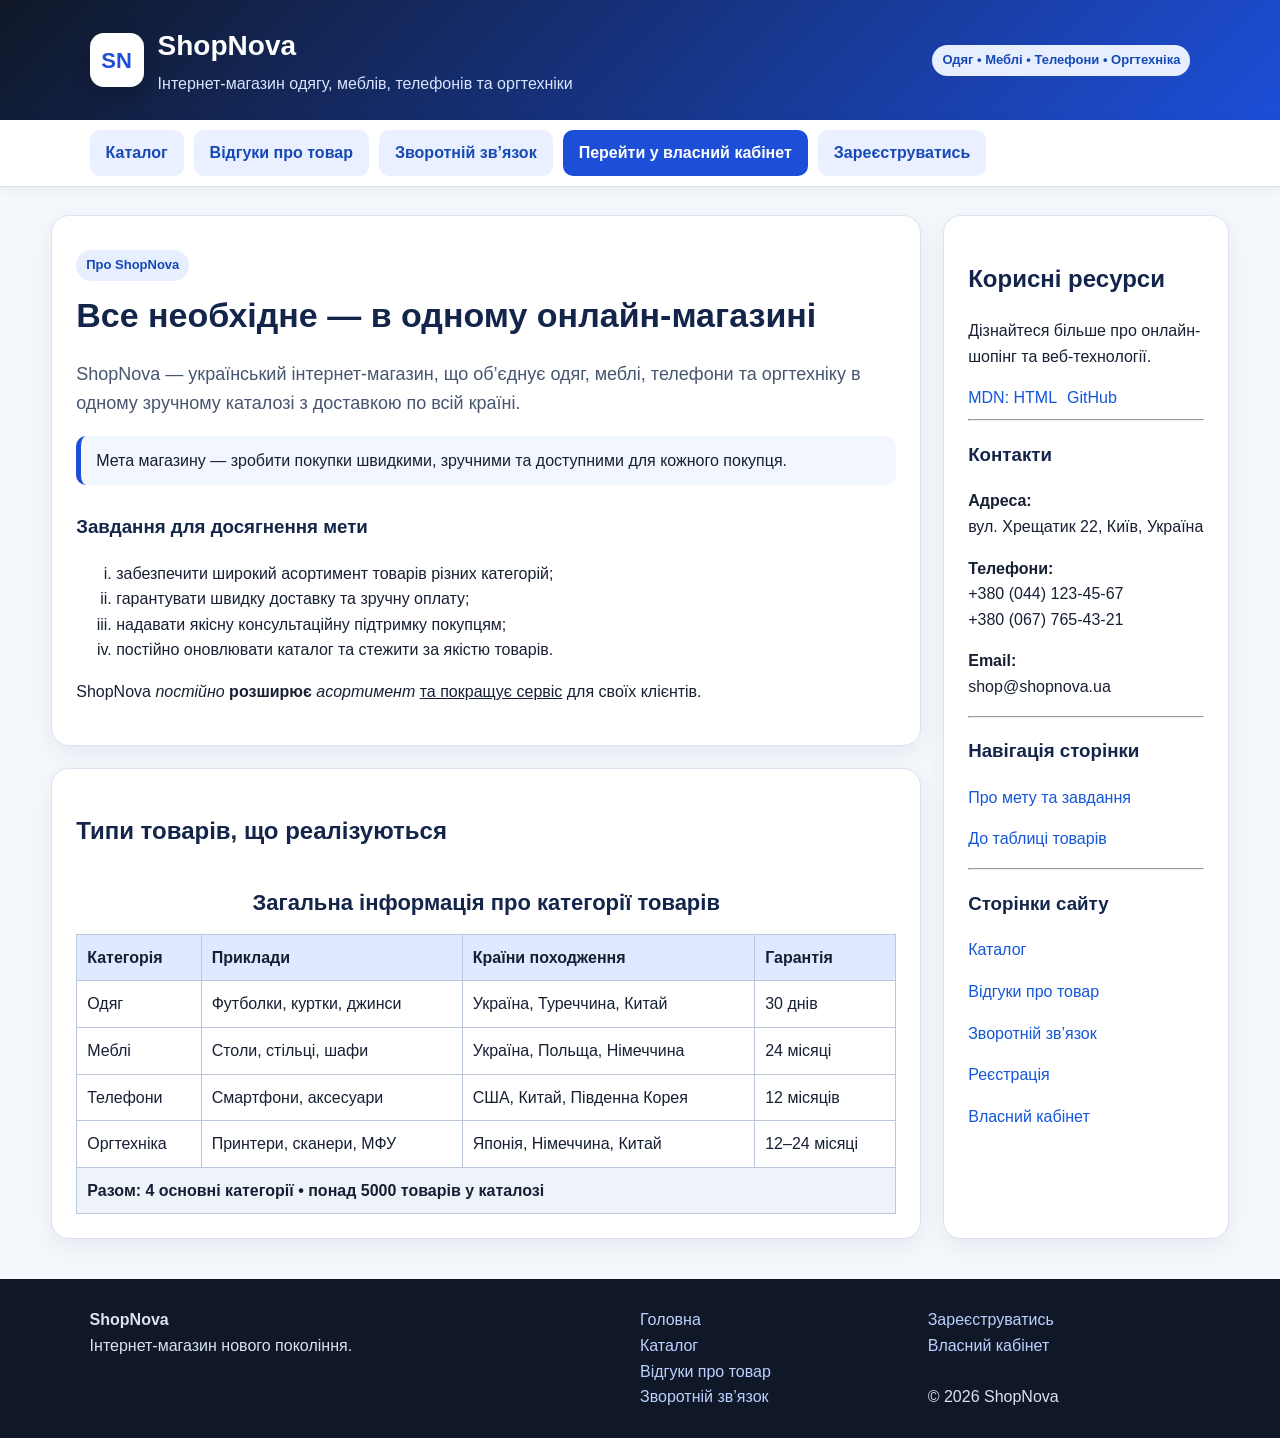
==== index.html @ 1eb60982 "Add files via upload" ====
<!DOCTYPE html>
<html lang="uk">
<head>
    <meta charset="UTF-8">
    <meta name="viewport" content="width=device-width, initial-scale=1.0">
    <title>ShopNova — Інтернет-магазин</title>
    <link rel="stylesheet" href="style.css">
</head>
<body>

    <header>
        <div class="brand">
            <div class="logo" aria-label="Логотип ShopNova">SN</div>
            <div>
                <h1>ShopNova</h1>
                <p>Інтернет-магазин одягу, меблів, телефонів та оргтехніки</p>
            </div>
        </div>
        <span class="pill">Одяг • Меблі • Телефони • Оргтехніка</span>
    </header>

    <nav aria-label="Головне меню">
        <a href="catalog.html">Каталог</a>
        <a href="reviews.html">Відгуки про товар</a>
        <a href="feedback.html">Зворотній зв’язок</a>
        <a class="btn primary" href="cabinet.html">Перейти у власний кабінет</a>
        <a class="btn" href="register.html">Зареєструватись</a>
    </nav>

    <main>
        <div>
            <article id="goal">
                <section class="hero">
                    <span class="pill">Про ShopNova</span>
                    <h2>Все необхідне — в одному онлайн-магазині</h2>
                    <p class="lead">
                        ShopNova — український інтернет-магазин, що об’єднує
                        одяг, меблі, телефони та оргтехніку в одному зручному
                        каталозі з доставкою по всій країні.
                    </p>
                    <div class="note">
                        Мета магазину — зробити покупки швидкими, зручними
                        та доступними для кожного покупця.
                    </div>
                </section>

                <h3>Завдання для досягнення мети</h3>
                <ol type="i">
                    <li>забезпечити широкий асортимент товарів різних категорій;</li>
                    <li>гарантувати швидку доставку та зручну оплату;</li>
                    <li>надавати якісну консультаційну підтримку покупцям;</li>
                    <li>постійно оновлювати каталог та стежити за якістю товарів.</li>
                </ol>

                <p>
                    <span>ShopNova</span>
                    <i>постійно</i>
                    <b>розширює</b>
                    <em>асортимент</em>
                    <u>та покращує сервіс</u>
                    для своїх клієнтів.
                </p>
            </article>

            <article id="types" style="margin-top: 22px">
                <h2>Типи товарів, що реалізуються</h2>
                <div class="table-wrap">
                    <table class="founders">
                        <caption>Загальна інформація про категорії товарів</caption>
                        <thead>
                            <tr>
                                <th>Категорія</th>
                                <th>Приклади</th>
                                <th>Країни походження</th>
                                <th>Гарантія</th>
                            </tr>
                        </thead>
                        <tbody>
                            <tr>
                                <td>Одяг</td>
                                <td>Футболки, куртки, джинси</td>
                                <td>Україна, Туреччина, Китай</td>
                                <td>30 днів</td>
                            </tr>
                            <tr>
                                <td>Меблі</td>
                                <td>Столи, стільці, шафи</td>
                                <td>Україна, Польща, Німеччина</td>
                                <td>24 місяці</td>
                            </tr>
                            <tr>
                                <td>Телефони</td>
                                <td>Смартфони, аксесуари</td>
                                <td>США, Китай, Південна Корея</td>
                                <td>12 місяців</td>
                            </tr>
                            <tr>
                                <td>Оргтехніка</td>
                                <td>Принтери, сканери, МФУ</td>
                                <td>Японія, Німеччина, Китай</td>
                                <td>12–24 місяці</td>
                            </tr>
                        </tbody>
                        <tfoot>
                            <tr>
                                <td colspan="4">
                                    Разом: 4 основні категорії • понад 5000 товарів у каталозі
                                </td>
                            </tr>
                        </tfoot>
                    </table>
                </div>
            </article>
        </div>

        <aside>
            <h2>Корисні ресурси</h2>
            <p>Дізнайтеся більше про онлайн-шопінг та веб-технології.</p>
            <div class="links">
                <a href="https://developer.mozilla.org/uk/docs/Web/HTML" target="_blank" rel="noopener noreferrer">MDN: HTML</a>
                <a href="https://github.com/Drinoar/frontendlab1" target="_blank" rel="noopener noreferrer">GitHub</a>
            </div>
            <hr>
            <h3>Контакти</h3>
            <p><b>Адреса:</b><br>вул. Хрещатик 22, Київ, Україна</p>
            <p><b>Телефони:</b><br>+380 (044) 123-45-67<br>+380 (067) 765-43-21</p>
            <p><b>Email:</b><br>shop@shopnova.ua</p>
            <hr>
            <h3>Навігація сторінки</h3>
            <p><a href="#goal">Про мету та завдання</a></p>
            <p><a href="#types">До таблиці товарів</a></p>
            <hr>
            <h3>Сторінки сайту</h3>
            <p><a href="catalog.html">Каталог</a></p>
            <p><a href="reviews.html">Відгуки про товар</a></p>
            <p><a href="feedback.html">Зворотній зв’язок</a></p>
            <p><a href="register.html">Реєстрація</a></p>
            <p><a href="cabinet.html">Власний кабінет</a></p>
        </aside>
    </main>

    <footer>
        <div class="footer-grid">
            <div>
                <strong>ShopNova</strong><br>
                Інтернет-магазин нового покоління.
            </div>
            <div>
                <a href="index.html">Головна</a><br>
                <a href="catalog.html">Каталог</a><br>
                <a href="reviews.html">Відгуки про товар</a><br>
                <a href="feedback.html">Зворотній зв’язок</a>
            </div>
            <div>
                <a href="register.html">Зареєструватись</a><br>
                <a href="cabinet.html">Власний кабінет</a><br><br>
                © 2026 ShopNova
            </div>
        </div>
    </footer>

</body>
</html>
---- style.css ----
* {
    box-sizing: border-box;
}

html {
    scroll-behavior: smooth;
}

body {
    margin: 0;
    font-family: Arial, Helvetica, sans-serif;
    background: #f4f7fb;
    color: #172033;
    line-height: 1.6;
}

a {
    color: #1456d9;
    text-decoration: none;
}

    a:hover {
        text-decoration: underline;
    }




header {
    background: linear-gradient(135deg, #101828, #1d4ed8);
    color: #fff;
    padding: 24px 7%;
    display: flex;
    justify-content: space-between;
    align-items: center;
    gap: 20px;
    flex-wrap: wrap;
}

.brand {
    display: flex;
    align-items: center;
    gap: 14px;
}

.logo {
    width: 54px;
    height: 54px;
    border-radius: 14px;
    background: #fff;
    color: #1d4ed8;
    display: grid;
    place-items: center;
    font-weight: 800;
    font-size: 22px;
    box-shadow: 0 6px 20px rgba(0, 0, 0, .2);
}

header h1 {
    margin: 0;
    font-size: 28px;
}

header p {
    margin: 2px 0 0;
    color: #d9e5ff;
}




nav {
    background: #fff;
    border-bottom: 1px solid #dbe3ef;
    padding: 10px 7%;
    display: flex;
    gap: 10px;
    flex-wrap: wrap;
    position: sticky;
    top: 0;
    z-index: 10;
    box-shadow: 0 2px 10px rgba(23, 32, 51, .06);
}

    nav a,
    .btn {
        display: inline-block;
        padding: 10px 16px;
        border-radius: 10px;
        background: #eaf0ff;
        color: #1649b6;
        font-weight: 700;
    }

        nav a:hover,
        .btn:hover {
            background: #dbe7ff;
            text-decoration: none;
        }



        .btn.primary {
            background: #1d4ed8;
            color: #fff;
        }


            .btn.primary:hover {
                background: #1d4ed8;
                color: #fff;
                text-decoration: none;
            }

main {
    width: min(1180px, 92%);
    margin: 28px auto;
    display: grid;
    grid-template-columns: 2fr 1fr;
    gap: 22px;
}

.full {
    grid-template-columns: 1fr;
}

article,
aside,
.card,
.project {
    background: #fff;
    border: 1px solid #dbe3ef;
    border-radius: 18px;
    box-shadow: 0 8px 25px rgba(20, 40, 80, .06);
}

article,
aside {
    padding: 24px;
}

h2,
h3 {
    color: #13254a;
}




.hero {
    padding: 10px 0 8px;
}

    .hero h2 {
        font-size: 34px;
        margin: .2em 0;
    }

    .hero .lead {
        font-size: 18px;
        color: #46566f;
    }

.pill {
    display: inline-block;
    background: #e7efff;
    color: #1649b6;
    padding: 5px 10px;
    border-radius: 999px;
    font-size: 13px;
    font-weight: 700;
}




ul {
    padding-left: 22px;
}




.links {
    display: flex;
    gap: 10px;
    flex-wrap: wrap;
    margin-top: 16px;
}




.project-grid {
    display: grid;
    grid-template-columns: repeat(auto-fit, minmax(280px, 1fr));
    gap: 18px;
}

.project {
    overflow: hidden;
}

    .project img {
        width: 100%;
        height: 180px;
        object-fit: cover;
        display: block;
    }

    .project .content {
        padding: 18px;
    }

    .project ul {
        margin-bottom: 0;
    }

    .project .country {
        color: #64748b;
        font-weight: 700;
    }



form {
    display: grid;
    gap: 18px;
}

fieldset {
    border: 1px solid #aebbd0;
    border-radius: 14px;
    padding: 20px;
}

legend {
    padding: 0 10px;
    font-weight: 800;
    color: #163f91;
}

label {
    font-weight: 700;
    display: block;
    margin-bottom: 6px;
}

.field input,
.field select,
.field textarea {
    width: 100%;
    border: 1px solid #b7c3d5;
    border-radius: 10px;
    padding: 11px;
    font: inherit;
    background: #fff;
}

.field textarea {
    width: 100%;
    min-width: 100%;
    max-width: 100%;
    height: 170px;
    min-height: 120px;
    max-height: 170px;
    resize: vertical;
}

.grid2 {
    display: grid;
    grid-template-columns: 1fr 1fr;
    gap: 16px;
}

.check-list {
    display: grid;
    gap: 8px;
}

    .check-list label {
        font-weight: 400;
        margin: 0;
    }

.actions {
    display: flex;
    gap: 12px;
    flex-wrap: wrap;
}




.table-wrap {
    overflow: auto;
}

.founders {
    width: 100%;
    border-collapse: collapse;
    min-width: 820px;
}

    .founders caption {
        caption-side: top;
        font-size: 22px;
        font-weight: 800;
        padding: 14px;
        color: #13254a;
    }

    .founders th,
    .founders td {
        border: 1px solid #bcc8d8;
        padding: 10px;
        text-align: left;
    }

    .founders thead th {
        background: #dfe9ff;
    }

    .founders tfoot td {
        background: #eef3fa;
        font-weight: 700;
    }

.merge-h {
    background: #f4edff;
}

.merge-v {
    background: #fff5db;
}



.note {
    border-left: 5px solid #1d4ed8;
    padding: 12px 15px;
    background: #f2f6ff;
    border-radius: 10px;
}

.muted {
    color: #64748b;
}




footer {
    margin-top: 40px;
    background: #101828;
    color: #d8e2f2;
    padding: 28px 7%;
}

.footer-grid {
    display: grid;
    grid-template-columns: 2fr 1fr 1fr;
    gap: 25px;
}

footer a {
    color: #bcd0ff;
}




.review-grid {
    display: grid;
    grid-template-columns: repeat(auto-fit, minmax(260px, 1fr));
    gap: 18px;
}

.review {
    padding: 20px;
    border: 1px solid #dbe3ef;
    border-radius: 16px;
    background: #f8faff;
}

    .review .stars {
        letter-spacing: 2px;
        color: #e1a500;
        font-size: 18px;
    }




.profile-card {
    display: grid;
    grid-template-columns: 120px 1fr;
    gap: 24px;
    align-items: center;
}

.avatar {
    width: 110px;
    height: 110px;
    border-radius: 50%;
    background: #e7efff;
    color: #1649b6;
    display: grid;
    place-items: center;
    font-size: 34px;
    font-weight: 800;
}




.account-box {
    display: grid;
    grid-template-columns: repeat(auto-fit, minmax(220px, 1fr));
    gap: 16px;
    margin-top: 20px;
}

.stat {
    padding: 18px;
    border-radius: 14px;
    background: #f2f6ff;
    border: 1px solid #dbe3ef;
}

    .stat strong {
        display: block;
        font-size: 26px;
        color: #163f91;
    }



.register-note {
    padding: 14px 16px;
    background: #f7f3ff;
    border-left: 5px solid #7c3aed;
    border-radius: 10px;
}




.active-page {
    display: none !important;
}



@media (max-width: 800px) {

    main {
        grid-template-columns: 1fr;
    }

    .grid2,
    .footer-grid {
        grid-template-columns: 1fr;
    }

    header {
        padding: 20px 4%;
    }

    nav {
        padding: 10px 4%;
    }
}

@media (max-width: 650px) {

    .profile-card {
        grid-template-columns: 1fr;
    }
}
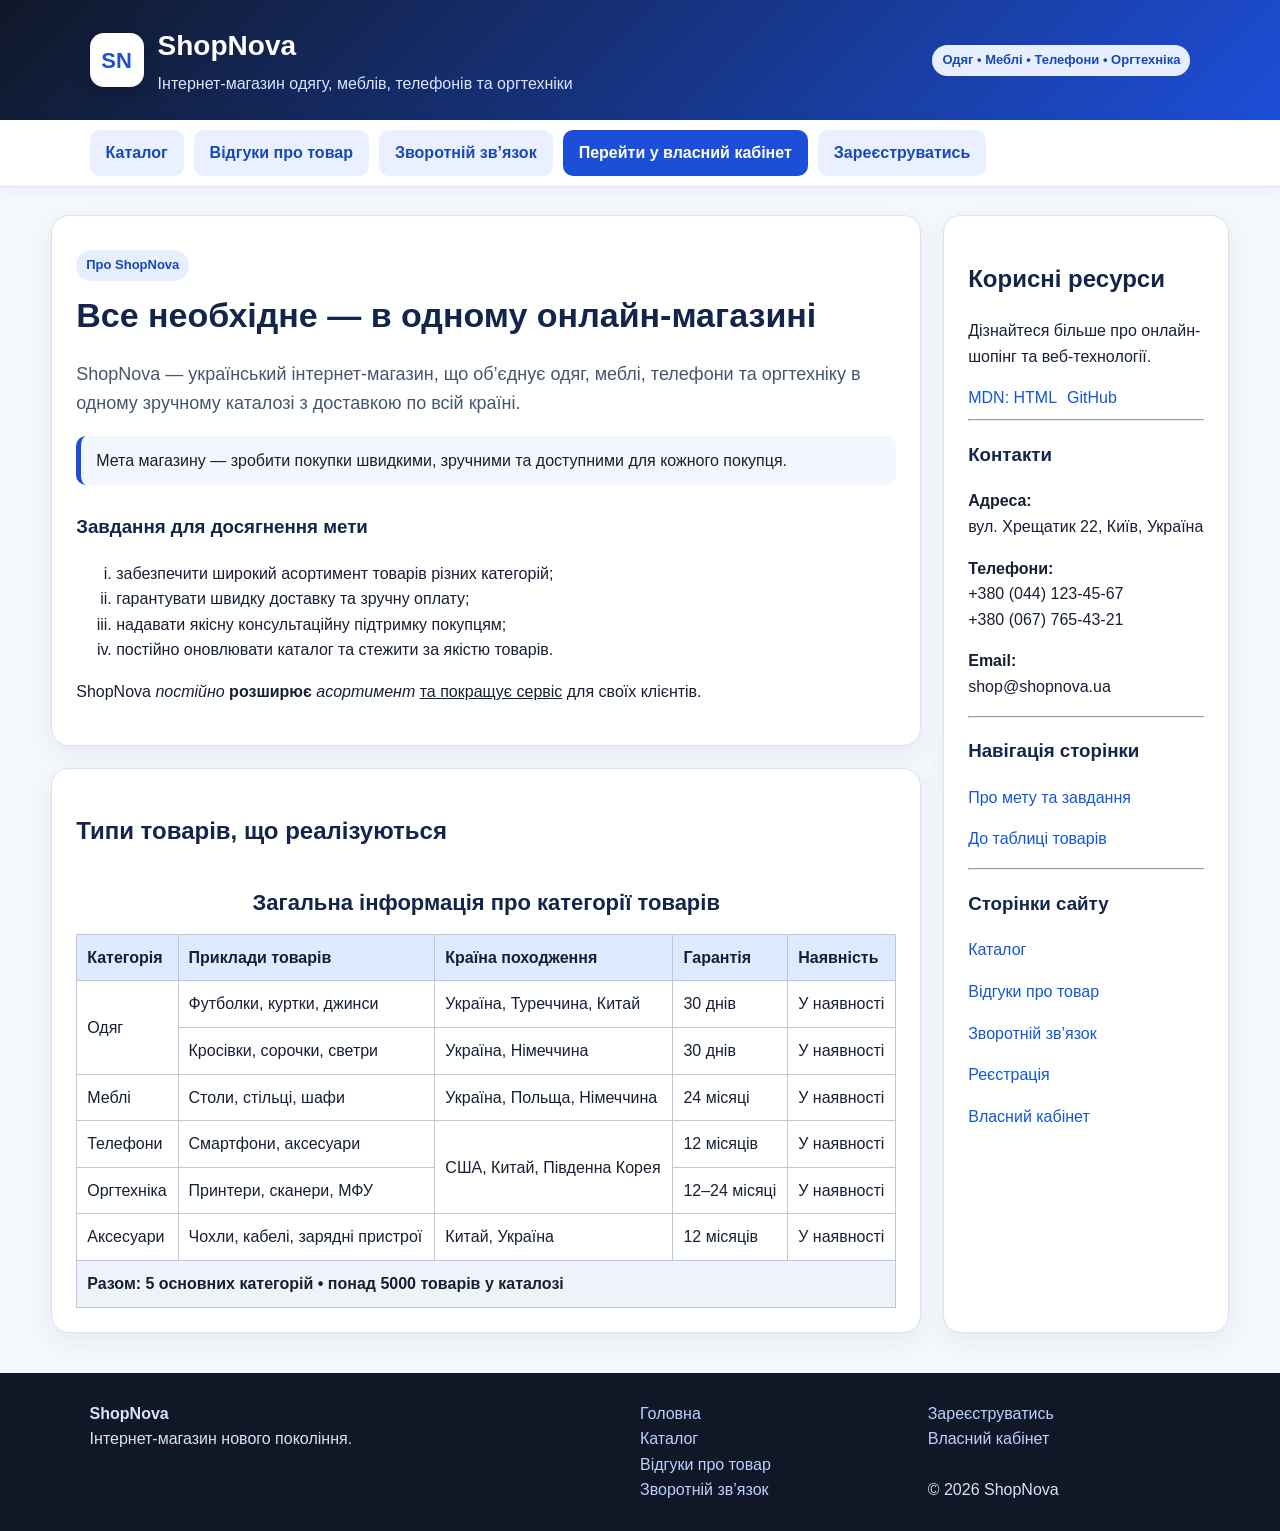
==== commit a37939a9: "Update index.html" ====
--- a/index.html
+++ b/index.html
@@ -66,49 +66,74 @@
                 <h2>Типи товарів, що реалізуються</h2>
                 <div class="table-wrap">
                     <table class="founders">
-                        <caption>Загальна інформація про категорії товарів</caption>
-                        <thead>
-                            <tr>
-                                <th>Категорія</th>
-                                <th>Приклади</th>
-                                <th>Країни походження</th>
-                                <th>Гарантія</th>
-                            </tr>
-                        </thead>
-                        <tbody>
-                            <tr>
-                                <td>Одяг</td>
-                                <td>Футболки, куртки, джинси</td>
-                                <td>Україна, Туреччина, Китай</td>
-                                <td>30 днів</td>
-                            </tr>
-                            <tr>
-                                <td>Меблі</td>
-                                <td>Столи, стільці, шафи</td>
-                                <td>Україна, Польща, Німеччина</td>
-                                <td>24 місяці</td>
-                            </tr>
-                            <tr>
-                                <td>Телефони</td>
-                                <td>Смартфони, аксесуари</td>
-                                <td>США, Китай, Південна Корея</td>
-                                <td>12 місяців</td>
-                            </tr>
-                            <tr>
-                                <td>Оргтехніка</td>
-                                <td>Принтери, сканери, МФУ</td>
-                                <td>Японія, Німеччина, Китай</td>
-                                <td>12–24 місяці</td>
-                            </tr>
-                        </tbody>
-                        <tfoot>
-                            <tr>
-                                <td colspan="4">
-                                    Разом: 4 основні категорії • понад 5000 товарів у каталозі
-                                </td>
-                            </tr>
-                        </tfoot>
-                    </table>
+    <caption>Загальна інформація про категорії товарів</caption>
+
+    <thead>
+        <tr>
+            <th>Категорія</th>
+            <th>Приклади товарів</th>
+            <th>Країна походження</th>
+            <th>Гарантія</th>
+            <th>Наявність</th>
+        </tr>
+    </thead>
+
+    <tbody>
+        <tr>
+            <td rowspan="2">Одяг</td>
+            <td>Футболки, куртки, джинси</td>
+            <td>Україна, Туреччина, Китай</td>
+            <td>30 днів</td>
+            <td>У наявності</td>
+        </tr>
+
+        <tr>
+            <td>Кросівки, сорочки, светри</td>
+            <td>Україна, Німеччина</td>
+            <td>30 днів</td>
+            <td>У наявності</td>
+        </tr>
+
+        <tr>
+            <td>Меблі</td>
+            <td>Столи, стільці, шафи</td>
+            <td>Україна, Польща, Німеччина</td>
+            <td>24 місяці</td>
+            <td>У наявності</td>
+        </tr>
+
+        <tr>
+            <td>Телефони</td>
+            <td>Смартфони, аксесуари</td>
+            <td rowspan="2">США, Китай, Південна Корея</td>
+            <td>12 місяців</td>
+            <td>У наявності</td>
+        </tr>
+
+        <tr>
+            <td>Оргтехніка</td>
+            <td>Принтери, сканери, МФУ</td>
+            <td>12–24 місяці</td>
+            <td>У наявності</td>
+        </tr>
+
+        <tr>
+            <td>Аксесуари</td>
+            <td>Чохли, кабелі, зарядні пристрої</td>
+            <td>Китай, Україна</td>
+            <td>12 місяців</td>
+            <td>У наявності</td>
+        </tr>
+    </tbody>
+
+    <tfoot>
+        <tr>
+            <td colspan="5">
+                Разом: 5 основних категорій • понад 5000 товарів у каталозі
+            </td>
+        </tr>
+    </tfoot>
+</table>
                 </div>
             </article>
         </div>
@@ -160,4 +185,4 @@
     </footer>
 
 </body>
-</html>+</html>
